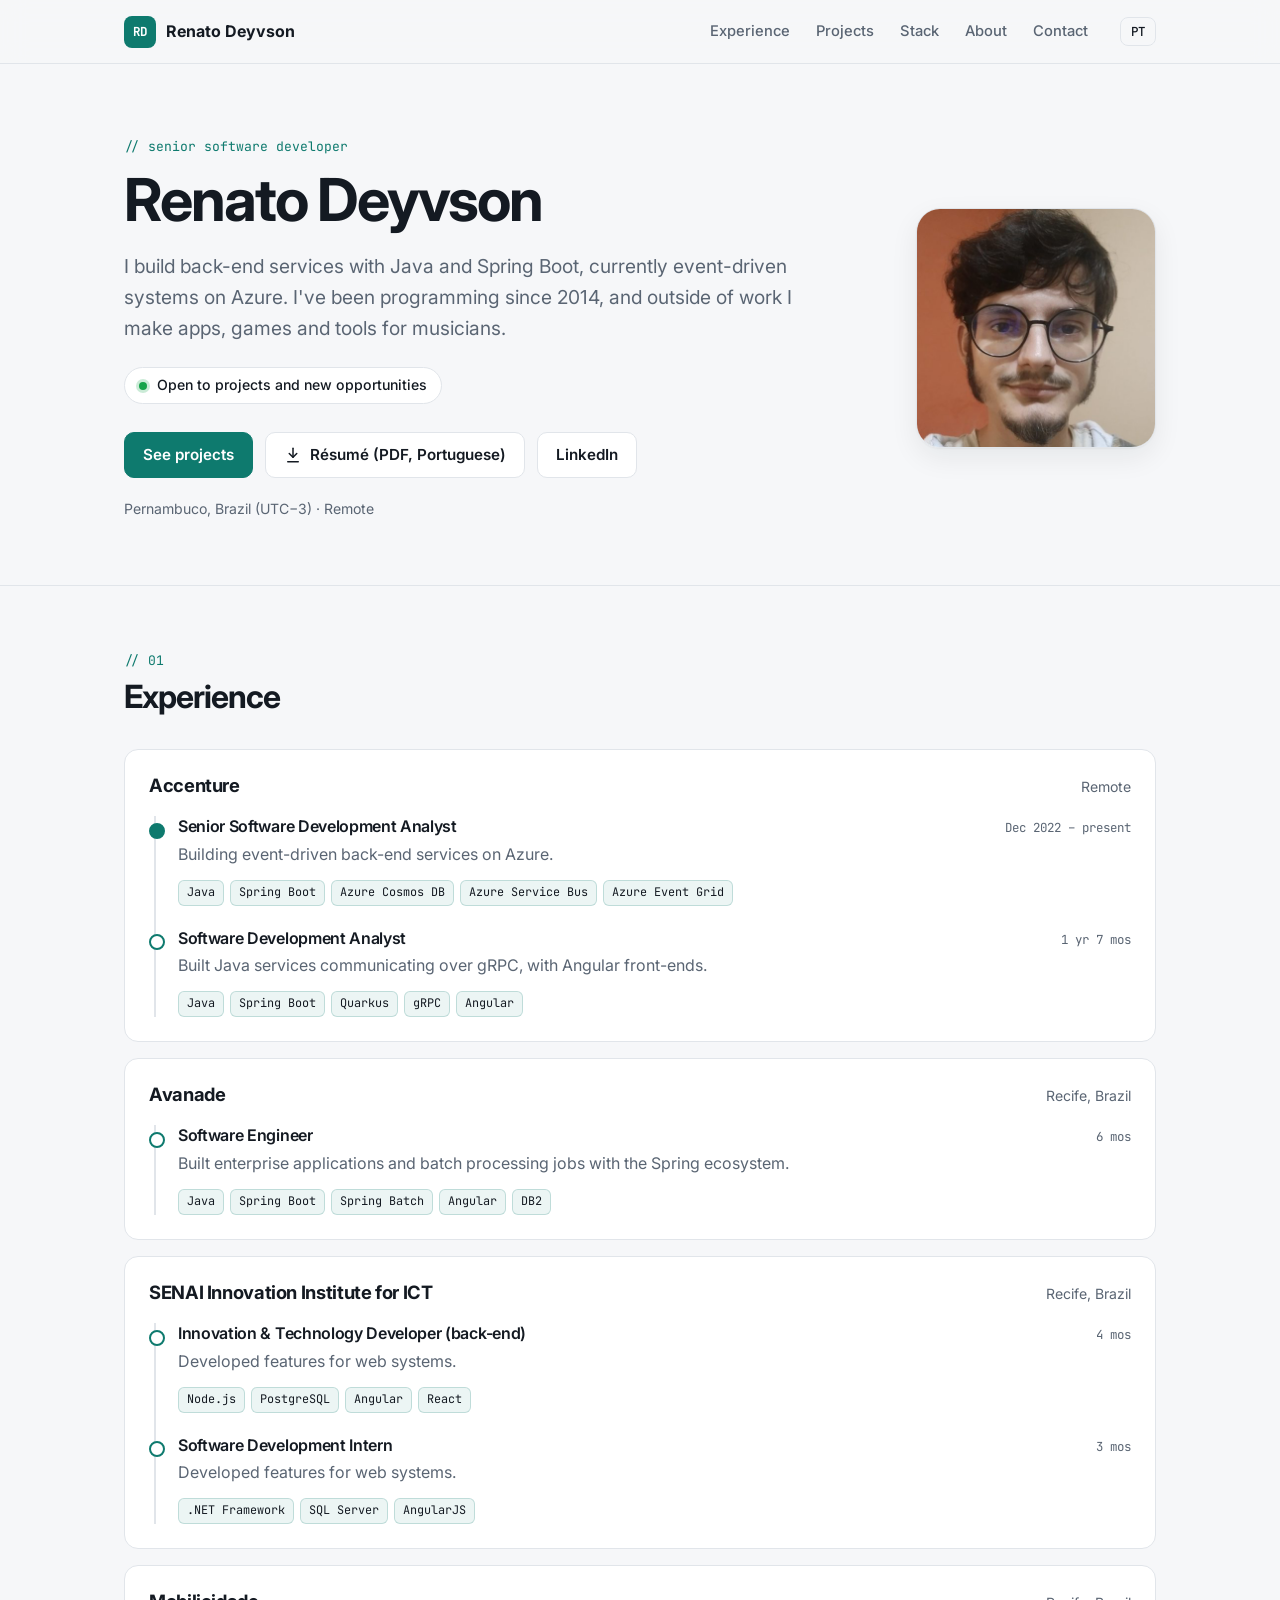
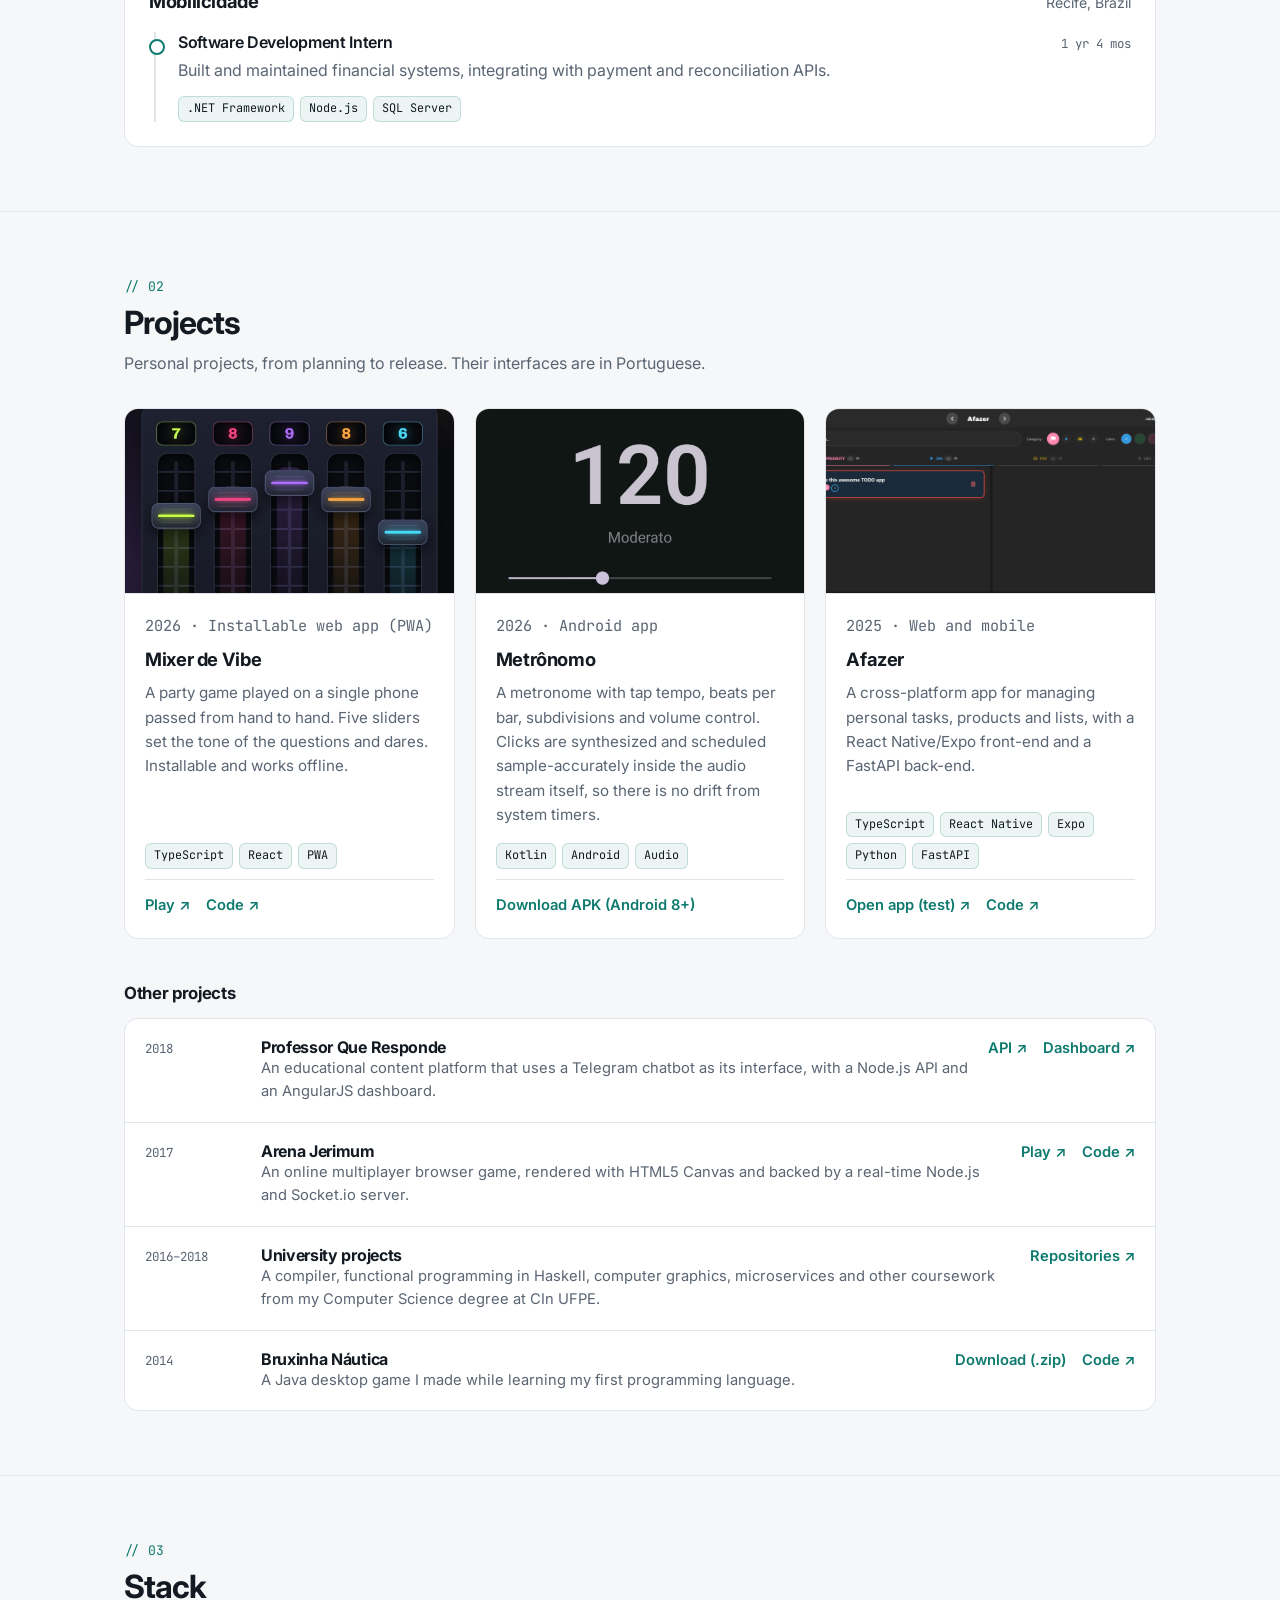
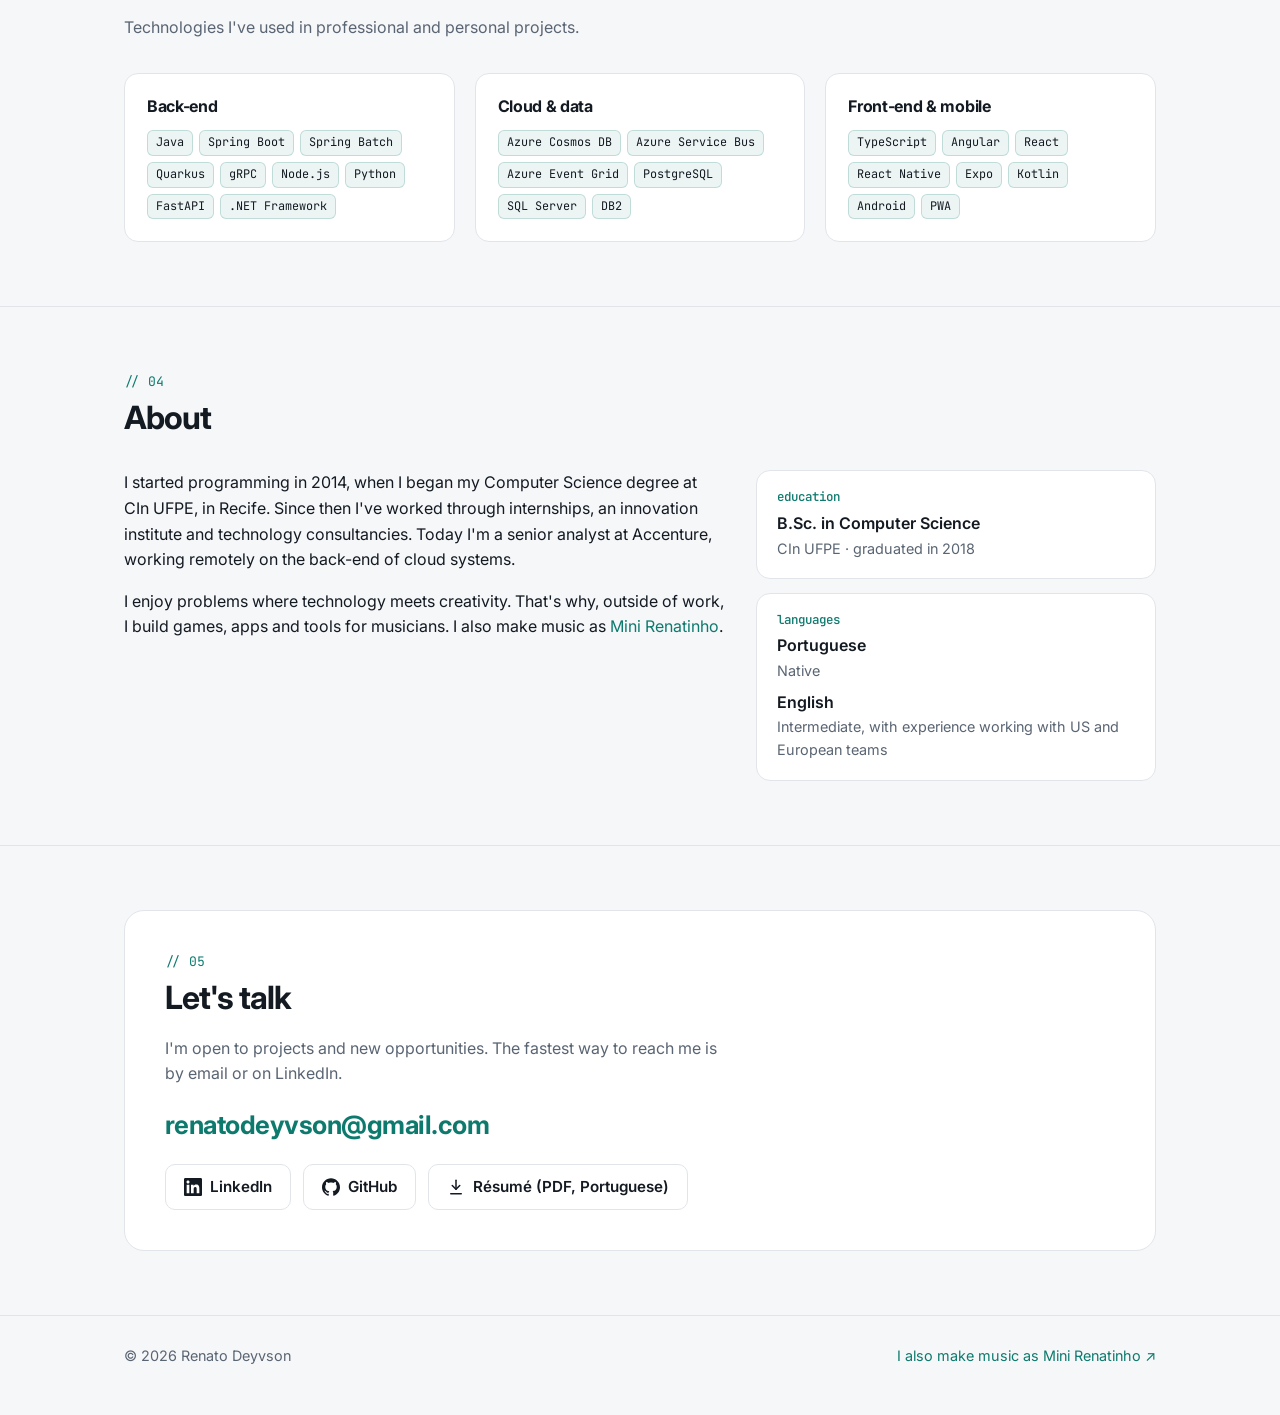
==== en/index.html @ b65c233b "Create developer portfolio site (PT + EN) Professional site for renatodeyvson.com.br: experience, pr" ====
<!DOCTYPE html>
<html lang="en">

<head>
	<meta charset="utf-8" />
	<meta name="viewport" content="width=device-width, initial-scale=1" />
	<title>Renato Deyvson — Software Developer</title>
	<meta name="description"
		content="Renato Deyvson, senior software developer focused on Java, Spring Boot and Azure back-end. Experience, projects and contact." />
	<meta name="author" content="Renato Deyvson" />
	<meta name="theme-color" content="#f6f7f9" media="(prefers-color-scheme: light)" />
	<meta name="theme-color" content="#0c1016" media="(prefers-color-scheme: dark)" />
	<link rel="canonical" href="https://renatodeyvson.com.br/en/" />
	<link rel="alternate" hreflang="pt-BR" href="https://renatodeyvson.com.br/" />
	<link rel="alternate" hreflang="en" href="https://renatodeyvson.com.br/en/" />
	<link rel="alternate" hreflang="x-default" href="https://renatodeyvson.com.br/" />
	<link rel="icon" href="../favicon.svg" type="image/svg+xml" />
	<link rel="icon" href="../images/favicon.png" type="image/png" sizes="48x48" />
	<link rel="apple-touch-icon" href="../images/apple-touch-icon.png" />

	<meta property="og:type" content="profile" />
	<meta property="og:site_name" content="Renato Deyvson" />
	<meta property="og:title" content="Renato Deyvson — Software Developer" />
	<meta property="og:description"
		content="Senior software developer focused on Java, Spring Boot and Azure back-end." />
	<meta property="og:url" content="https://renatodeyvson.com.br/en/" />
	<meta property="og:image" content="https://renatodeyvson.com.br/images/og-en.jpg" />
	<meta property="og:image:width" content="1200" />
	<meta property="og:image:height" content="630" />
	<meta property="og:locale" content="en_US" />
	<meta property="og:locale:alternate" content="pt_BR" />
	<meta name="twitter:card" content="summary_large_image" />

	<link rel="preconnect" href="https://fonts.googleapis.com">
	<link rel="preconnect" href="https://fonts.gstatic.com" crossorigin>
	<link rel="stylesheet"
		href="https://fonts.googleapis.com/css2?family=Inter:wght@400;500;600;700&family=JetBrains+Mono:wght@400;500;700&display=swap">
	<link rel="stylesheet" href="../main.css" />

	<script type="application/ld+json">
	{
		"@context": "https://schema.org",
		"@type": "Person",
		"name": "Renato Deyvson",
		"givenName": "Renato",
		"url": "https://renatodeyvson.com.br/en/",
		"image": "https://renatodeyvson.com.br/images/renato.jpg",
		"jobTitle": "Senior Software Developer",
		"alumniOf": {
			"@type": "CollegeOrUniversity",
			"name": "Center of Informatics, Federal University of Pernambuco (CIn UFPE)"
		},
		"knowsAbout": ["Java", "Spring Boot", "Microsoft Azure", "TypeScript", "React", "Angular", "Kotlin", "Node.js"],
		"knowsLanguage": ["pt-BR", "en"],
		"sameAs": [
			"https://github.com/minirenatinho",
			"https://www.linkedin.com/in/renato-deyvson-177680163/"
		]
	}
	</script>
</head>

<body id="top">
	<a class="skip-link" href="#content">Skip to content</a>

	<header class="site-nav">
		<nav class="container" aria-label="Main navigation">
			<a class="brand" href="#top">
				<span class="brand-mark" aria-hidden="true">RD</span>
				<span class="brand-name">Renato Deyvson</span>
			</a>
			<ul class="nav-links">
				<li><a href="#experience">Experience</a></li>
				<li><a href="#projects">Projects</a></li>
				<li><a href="#stack">Stack</a></li>
				<li><a href="#about">About</a></li>
				<li><a href="#contact">Contact</a></li>
			</ul>
			<a class="lang-switch" href="../" hreflang="pt-BR" lang="pt-BR" title="Ler em português">PT</a>
		</nav>
	</header>

	<main id="content">
		<section class="hero">
			<div class="container">
				<div>
					<p class="eyebrow">// senior software developer</p>
					<h1>Renato Deyvson</h1>
					<p class="lead">I build back-end services with Java and Spring Boot, currently event-driven systems
						on Azure. I've been programming since 2014, and outside of work I make apps, games and tools for
						musicians.</p>
					<p class="status">Open to projects and new opportunities</p>
					<div class="actions">
						<a class="btn btn-primary" href="#projects">See projects</a>
						<a class="btn" href="../pdf/curriculo-renato-deyvson.pdf" target="_blank"
							rel="noopener noreferrer" hreflang="pt-BR">
							<svg viewBox="0 0 24 24" fill="none" stroke="currentColor" stroke-width="2"
								stroke-linecap="round" stroke-linejoin="round" aria-hidden="true" focusable="false">
								<path d="M12 3v12" />
								<path d="m7 10 5 5 5-5" />
								<path d="M5 21h14" />
							</svg>
							Résumé (PDF, Portuguese)</a>
						<a class="btn" href="https://www.linkedin.com/in/renato-deyvson-177680163/" target="_blank"
							rel="noopener noreferrer">LinkedIn</a>
					</div>
					<p class="hero-meta">Pernambuco, Brazil (UTC−3) · Remote</p>
				</div>
				<img class="hero-photo" src="../images/renato.jpg" alt="Photo of Renato Deyvson" width="480"
					height="480" decoding="async" fetchpriority="high" />
			</div>
		</section>

		<section class="section" id="experience">
			<div class="container">
				<div class="section-head">
					<p class="section-kicker">// 01</p>
					<h2>Experience</h2>
				</div>
				<ol class="timeline">
					<li class="company card">
						<div class="company-head">
							<h3>Accenture</h3>
							<span class="company-meta">Remote</span>
						</div>
						<ol class="roles">
							<li class="role current">
								<div class="role-head">
									<h4>Senior Software Development Analyst</h4>
									<span class="period">Dec 2022 – present</span>
								</div>
								<p>Building event-driven back-end services on Azure.</p>
								<ul class="tags">
									<li>Java</li>
									<li>Spring Boot</li>
									<li>Azure Cosmos DB</li>
									<li>Azure Service Bus</li>
									<li>Azure Event Grid</li>
								</ul>
							</li>
							<li class="role">
								<div class="role-head">
									<h4>Software Development Analyst</h4>
									<span class="period">1 yr 7 mos</span>
								</div>
								<p>Built Java services communicating over gRPC, with Angular front-ends.</p>
								<ul class="tags">
									<li>Java</li>
									<li>Spring Boot</li>
									<li>Quarkus</li>
									<li>gRPC</li>
									<li>Angular</li>
								</ul>
							</li>
						</ol>
					</li>

					<li class="company card">
						<div class="company-head">
							<h3>Avanade</h3>
							<span class="company-meta">Recife, Brazil</span>
						</div>
						<ol class="roles">
							<li class="role">
								<div class="role-head">
									<h4>Software Engineer</h4>
									<span class="period">6 mos</span>
								</div>
								<p>Built enterprise applications and batch processing jobs with the Spring ecosystem.</p>
								<ul class="tags">
									<li>Java</li>
									<li>Spring Boot</li>
									<li>Spring Batch</li>
									<li>Angular</li>
									<li>DB2</li>
								</ul>
							</li>
						</ol>
					</li>

					<li class="company card">
						<div class="company-head">
							<h3>SENAI Innovation Institute for ICT</h3>
							<span class="company-meta">Recife, Brazil</span>
						</div>
						<ol class="roles">
							<li class="role">
								<div class="role-head">
									<h4>Innovation &amp; Technology Developer (back-end)</h4>
									<span class="period">4 mos</span>
								</div>
								<p>Developed features for web systems.</p>
								<ul class="tags">
									<li>Node.js</li>
									<li>PostgreSQL</li>
									<li>Angular</li>
									<li>React</li>
								</ul>
							</li>
							<li class="role">
								<div class="role-head">
									<h4>Software Development Intern</h4>
									<span class="period">3 mos</span>
								</div>
								<p>Developed features for web systems.</p>
								<ul class="tags">
									<li>.NET Framework</li>
									<li>SQL Server</li>
									<li>AngularJS</li>
								</ul>
							</li>
						</ol>
					</li>

					<li class="company card">
						<div class="company-head">
							<h3>Mobilicidade</h3>
							<span class="company-meta">Recife, Brazil</span>
						</div>
						<ol class="roles">
							<li class="role">
								<div class="role-head">
									<h4>Software Development Intern</h4>
									<span class="period">1 yr 4 mos</span>
								</div>
								<p>Built and maintained financial systems, integrating with payment and reconciliation
									APIs.</p>
								<ul class="tags">
									<li>.NET Framework</li>
									<li>Node.js</li>
									<li>SQL Server</li>
								</ul>
							</li>
						</ol>
					</li>
				</ol>
			</div>
		</section>

		<section class="section" id="projects">
			<div class="container">
				<div class="section-head">
					<p class="section-kicker">// 02</p>
					<h2>Projects</h2>
					<p class="section-intro">Personal projects, from planning to release. Their interfaces are in
						Portuguese.</p>
				</div>
				<div class="projects">
					<article class="project card">
						<a class="project-thumb" href="https://minirenatinho.com.br/mixer-de-vibe/" target="_blank"
							rel="noopener noreferrer" tabindex="-1" aria-hidden="true">
							<img src="../images/mixer_de_vibe.jpg" alt="" width="1080" height="608" loading="lazy"
								decoding="async" />
						</a>
						<div class="project-body">
							<p class="project-meta">2026 · Installable web app (PWA)</p>
							<h3><a href="https://minirenatinho.com.br/mixer-de-vibe/" target="_blank"
									rel="noopener noreferrer">Mixer de Vibe</a></h3>
							<p>A party game played on a single phone passed from hand to hand. Five sliders set the tone
								of the questions and dares. Installable and works offline.</p>
							<ul class="tags">
								<li>TypeScript</li>
								<li>React</li>
								<li>PWA</li>
							</ul>
							<div class="project-links">
								<a href="https://minirenatinho.com.br/mixer-de-vibe/" target="_blank"
									rel="noopener noreferrer">Play ↗</a>
								<a href="https://github.com/minirenatinho/mixer-de-vibe" target="_blank"
									rel="noopener noreferrer">Code ↗</a>
							</div>
						</div>
					</article>

					<article class="project card">
						<a class="project-thumb" href="../metronomo/metronomo.apk" tabindex="-1" aria-hidden="true">
							<img src="../images/metronomo.jpg" alt="" width="1049" height="590" loading="lazy"
								decoding="async" />
						</a>
						<div class="project-body">
							<p class="project-meta">2026 · Android app</p>
							<h3><a href="../metronomo/metronomo.apk">Metrônomo</a></h3>
							<p>A metronome with tap tempo, beats per bar, subdivisions and volume control. Clicks are
								synthesized and scheduled sample-accurately inside the audio stream itself, so there is no
								drift from system timers.</p>
							<ul class="tags">
								<li>Kotlin</li>
								<li>Android</li>
								<li>Audio</li>
							</ul>
							<div class="project-links">
								<a href="../metronomo/metronomo.apk">Download APK (Android 8+)</a>
							</div>
						</div>
					</article>

					<article class="project card">
						<a class="project-thumb" href="https://github.com/minirenatinho/afazer-app" target="_blank"
							rel="noopener noreferrer" tabindex="-1" aria-hidden="true">
							<img src="../images/afazer.png" alt="" width="1917" height="852" loading="lazy"
								decoding="async" />
						</a>
						<div class="project-body">
							<p class="project-meta">2025 · Web and mobile</p>
							<h3><a href="https://github.com/minirenatinho/afazer-app" target="_blank"
									rel="noopener noreferrer">Afazer</a></h3>
							<p>A cross-platform app for managing personal tasks, products and lists, with a React
								Native/Expo front-end and a FastAPI back-end.</p>
							<ul class="tags">
								<li>TypeScript</li>
								<li>React Native</li>
								<li>Expo</li>
								<li>Python</li>
								<li>FastAPI</li>
							</ul>
							<div class="project-links">
								<a href="https://afazer-app.onrender.com" target="_blank" rel="noopener noreferrer"
									title="Free test server: it may take a few seconds to wake up">Open app (test) ↗</a>
								<a href="https://github.com/minirenatinho/afazer-app" target="_blank"
									rel="noopener noreferrer">Code ↗</a>
							</div>
						</div>
					</article>
				</div>

				<h3 class="more-title">Other projects</h3>
				<ul class="more card">
					<li>
						<span class="more-year">2018</span>
						<div>
							<h4>Professor Que Responde</h4>
							<p>An educational content platform that uses a Telegram chatbot as its interface, with a
								Node.js API and an AngularJS dashboard.</p>
						</div>
						<div class="more-links">
							<a href="https://github.com/renatodms/professorqr-api" target="_blank"
								rel="noopener noreferrer">API ↗</a>
							<a href="https://github.com/renatodms/professorqr-dashboard" target="_blank"
								rel="noopener noreferrer">Dashboard ↗</a>
						</div>
					</li>
					<li>
						<span class="more-year">2017</span>
						<div>
							<h4>Arena Jerimum</h4>
							<p>An online multiplayer browser game, rendered with HTML5 Canvas and backed by a real-time
								Node.js and Socket.io server.</p>
						</div>
						<div class="more-links">
							<a href="https://arena-jerimum.onrender.com/" target="_blank" rel="noopener noreferrer"
								title="Free test server: it may take a few seconds to wake up">Play ↗</a>
							<a href="https://github.com/minirenatinho/jaw" target="_blank"
								rel="noopener noreferrer">Code ↗</a>
						</div>
					</li>
					<li>
						<span class="more-year">2016–2018</span>
						<div>
							<h4>University projects</h4>
							<p>A compiler, functional programming in Haskell, computer graphics, microservices and other
								coursework from my Computer Science degree at CIn UFPE.</p>
						</div>
						<div class="more-links">
							<a href="https://github.com/renatodms?tab=repositories" target="_blank"
								rel="noopener noreferrer">Repositories ↗</a>
						</div>
					</li>
					<li>
						<span class="more-year">2014</span>
						<div>
							<h4>Bruxinha Náutica</h4>
							<p>A Java desktop game I made while learning my first programming language.</p>
						</div>
						<div class="more-links">
							<a href="../bruxinha-nautica/bruxinha-nautica.zip">Download (.zip)</a>
							<a href="https://github.com/minirenatinho/bruxinha-nautica" target="_blank"
								rel="noopener noreferrer">Code ↗</a>
						</div>
					</li>
				</ul>
			</div>
		</section>

		<section class="section" id="stack">
			<div class="container">
				<div class="section-head">
					<p class="section-kicker">// 03</p>
					<h2>Stack</h2>
					<p class="section-intro">Technologies I've used in professional and personal projects.</p>
				</div>
				<div class="stack">
					<div class="stack-group card">
						<h3>Back-end</h3>
						<ul class="tags">
							<li>Java</li>
							<li>Spring Boot</li>
							<li>Spring Batch</li>
							<li>Quarkus</li>
							<li>gRPC</li>
							<li>Node.js</li>
							<li>Python</li>
							<li>FastAPI</li>
							<li>.NET Framework</li>
						</ul>
					</div>
					<div class="stack-group card">
						<h3>Cloud &amp; data</h3>
						<ul class="tags">
							<li>Azure Cosmos DB</li>
							<li>Azure Service Bus</li>
							<li>Azure Event Grid</li>
							<li>PostgreSQL</li>
							<li>SQL Server</li>
							<li>DB2</li>
						</ul>
					</div>
					<div class="stack-group card">
						<h3>Front-end &amp; mobile</h3>
						<ul class="tags">
							<li>TypeScript</li>
							<li>Angular</li>
							<li>React</li>
							<li>React Native</li>
							<li>Expo</li>
							<li>Kotlin</li>
							<li>Android</li>
							<li>PWA</li>
						</ul>
					</div>
				</div>
			</div>
		</section>

		<section class="section" id="about">
			<div class="container">
				<div class="section-head">
					<p class="section-kicker">// 04</p>
					<h2>About</h2>
				</div>
				<div class="about">
					<div class="about-text">
						<p>I started programming in 2014, when I began my Computer Science degree at CIn UFPE, in
							Recife. Since then I've worked through internships, an innovation institute and technology
							consultancies. Today I'm a senior analyst at Accenture, working remotely on the back-end of
							cloud systems.</p>
						<p>I enjoy problems where technology meets creativity. That's why, outside of work, I build
							games, apps and tools for musicians. I also make music as <a
								href="https://minirenatinho.com.br/" target="_blank" rel="noopener noreferrer">Mini
								Renatinho</a>.</p>
					</div>
					<div class="facts">
						<div class="fact card">
							<h3>education</h3>
							<p>B.Sc. in Computer Science<span>CIn UFPE · graduated in 2018</span></p>
						</div>
						<div class="fact card">
							<h3>languages</h3>
							<p>Portuguese<span>Native</span></p>
							<p>English<span>Intermediate, with experience working with US and European teams</span></p>
						</div>
					</div>
				</div>
			</div>
		</section>

		<section class="section" id="contact">
			<div class="container">
				<div class="contact-card card">
					<p class="section-kicker">// 05</p>
					<h2>Let's talk</h2>
					<p>I'm open to projects and new opportunities. The fastest way to reach me is by email or on
						LinkedIn.</p>
					<a class="contact-email" href="mailto:renatodeyvson@gmail.com">renatodeyvson@gmail.com</a>
					<ul class="contact-links">
						<li><a class="btn" href="https://www.linkedin.com/in/renato-deyvson-177680163/"
								target="_blank" rel="noopener noreferrer">
								<svg viewBox="0 0 24 24" fill="currentColor" aria-hidden="true" focusable="false">
									<path
										d="M20.447 20.452h-3.554v-5.569c0-1.328-.027-3.037-1.852-3.037-1.853 0-2.136 1.445-2.136 2.939v5.667H9.351V9h3.414v1.561h.046c.477-.9 1.637-1.85 3.37-1.85 3.601 0 4.267 2.37 4.267 5.455v6.286zM5.337 7.433c-1.144 0-2.063-.926-2.063-2.065 0-1.138.92-2.063 2.063-2.063 1.14 0 2.064.925 2.064 2.063 0 1.139-.925 2.065-2.064 2.065zm1.782 13.019H3.555V9h3.564v11.452zM22.225 0H1.771C.792 0 0 .774 0 1.729v20.542C0 23.227.792 24 1.771 24h20.451C23.2 24 24 23.227 24 22.271V1.729C24 .774 23.2 0 22.225 0z" />
								</svg>
								LinkedIn</a></li>
						<li><a class="btn" href="https://github.com/minirenatinho" target="_blank"
								rel="noopener noreferrer">
								<svg viewBox="0 0 24 24" fill="currentColor" aria-hidden="true" focusable="false">
									<path
										d="M12 .297c-6.63 0-12 5.373-12 12 0 5.303 3.438 9.8 8.205 11.385.6.113.82-.258.82-.577 0-.285-.01-1.04-.015-2.04-3.338.724-4.042-1.61-4.042-1.61C4.422 18.07 3.633 17.7 3.633 17.7c-1.087-.744.084-.729.084-.729 1.205.084 1.838 1.236 1.838 1.236 1.07 1.835 2.809 1.305 3.495.998.108-.776.417-1.305.76-1.605-2.665-.3-5.466-1.332-5.466-5.93 0-1.31.465-2.38 1.235-3.22-.135-.303-.54-1.523.105-3.176 0 0 1.005-.322 3.3 1.23.96-.267 1.98-.399 3-.405 1.02.006 2.04.138 3 .405 2.28-1.552 3.285-1.23 3.285-1.23.645 1.653.24 2.873.12 3.176.765.84 1.23 1.91 1.23 3.22 0 4.61-2.805 5.625-5.475 5.92.42.36.81 1.096.81 2.22 0 1.606-.015 2.896-.015 3.286 0 .315.21.69.825.57C20.565 22.092 24 17.592 24 12.297c0-6.627-5.373-12-12-12" />
								</svg>
								GitHub</a></li>
						<li><a class="btn" href="../pdf/curriculo-renato-deyvson.pdf" target="_blank"
								rel="noopener noreferrer" hreflang="pt-BR">
								<svg viewBox="0 0 24 24" fill="none" stroke="currentColor" stroke-width="2"
									stroke-linecap="round" stroke-linejoin="round" aria-hidden="true"
									focusable="false">
									<path d="M12 3v12" />
									<path d="m7 10 5 5 5-5" />
									<path d="M5 21h14" />
								</svg>
								Résumé (PDF, Portuguese)</a></li>
					</ul>
				</div>
			</div>
		</section>
	</main>

	<footer class="site-footer">
		<div class="container">
			<span>© 2026 Renato Deyvson</span>
			<a href="https://minirenatinho.com.br/" target="_blank" rel="noopener noreferrer">I also make music as
				Mini Renatinho ↗</a>
		</div>
	</footer>
</body>

</html>
---- main.css ----
:root {
	color-scheme: light dark;
	--bg: #f6f7f9;
	--surface: #ffffff;
	--surface-2: #eef1f4;
	--ink: #141a22;
	--muted: #5a6573;
	--border: #e1e5ea;
	--accent: #0e7a6e;
	--accent-ink: #ffffff;
	--accent-soft: rgba(14, 122, 110, 0.08);
	--status: #16a34a;
	--shadow: 0 1px 2px rgba(20, 26, 34, 0.04), 0 10px 28px rgba(20, 26, 34, 0.07);
	--font-sans: 'Inter', system-ui, -apple-system, 'Segoe UI', sans-serif;
	--font-mono: 'JetBrains Mono', ui-monospace, 'Cascadia Mono', Consolas, monospace;
	--radius: 14px;
	--nav-h: 64px;
}

@media (prefers-color-scheme: dark) {
	:root {
		--bg: #0c1016;
		--surface: #131922;
		--surface-2: #1a212c;
		--ink: #e7ecf2;
		--muted: #97a3b2;
		--border: #232c38;
		--accent: #5bd0bf;
		--accent-ink: #0c1016;
		--accent-soft: rgba(91, 208, 191, 0.09);
		--status: #4ade80;
		--shadow: 0 1px 2px rgba(0, 0, 0, 0.3), 0 12px 32px rgba(0, 0, 0, 0.3);
	}
}

* {
	box-sizing: border-box;
	margin: 0;
	padding: 0;
}

html {
	background: var(--bg);
	scroll-padding-top: calc(var(--nav-h) + 16px);
	-webkit-text-size-adjust: 100%;
}

@media (prefers-reduced-motion: no-preference) {
	html {
		scroll-behavior: smooth;
	}
}

body {
	font-family: var(--font-sans);
	background: var(--bg);
	color: var(--ink);
	line-height: 1.6;
}

img {
	display: block;
	max-width: 100%;
	height: auto;
}

a {
	color: var(--accent);
	text-decoration: none;
}

a:hover {
	text-decoration: underline;
	text-underline-offset: 3px;
}

:focus-visible {
	outline: 2px solid var(--accent);
	outline-offset: 3px;
	border-radius: 4px;
}

::selection {
	background: color-mix(in srgb, var(--accent) 30%, transparent);
}

h1,
h2,
h3,
h4 {
	line-height: 1.25;
	letter-spacing: -0.02em;
}

.container {
	max-width: 1080px;
	margin: 0 auto;
	padding: 0 24px;
}

.skip-link {
	position: absolute;
	left: 16px;
	top: -48px;
	z-index: 100;
	padding: 8px 14px;
	border-radius: 8px;
	background: var(--accent);
	color: var(--accent-ink);
	font-weight: 600;
}

.skip-link:focus {
	top: 12px;
}

/* ---------- Navegação ---------- */

.site-nav {
	position: fixed;
	top: 0;
	left: 0;
	right: 0;
	z-index: 50;
	height: var(--nav-h);
	background: color-mix(in srgb, var(--bg) 86%, transparent);
	backdrop-filter: blur(12px);
	-webkit-backdrop-filter: blur(12px);
	border-bottom: 1px solid var(--border);
}

.site-nav .container {
	height: 100%;
	display: flex;
	align-items: center;
	gap: 20px;
}

.brand {
	display: inline-flex;
	align-items: center;
	gap: 10px;
	flex-shrink: 0;
	font-weight: 700;
	color: var(--ink);
	white-space: nowrap;
}

.brand:hover {
	text-decoration: none;
}

.brand-mark {
	display: grid;
	place-items: center;
	width: 32px;
	height: 32px;
	border-radius: 8px;
	background: var(--accent);
	color: var(--accent-ink);
	font-family: var(--font-mono);
	font-size: 0.78rem;
	font-weight: 700;
}

.nav-links {
	display: flex;
	align-items: center;
	gap: 2px;
	min-width: 0;
	margin-left: auto;
	list-style: none;
	overflow-x: auto;
	scrollbar-width: none;
}

.nav-links::-webkit-scrollbar {
	display: none;
}

.nav-links a {
	display: block;
	padding: 6px 12px;
	border-radius: 8px;
	color: var(--muted);
	font-size: 0.92rem;
	font-weight: 500;
	white-space: nowrap;
}

.nav-links a:hover {
	color: var(--ink);
	background: var(--surface-2);
	text-decoration: none;
}

.lang-switch {
	flex-shrink: 0;
	padding: 4px 10px;
	border: 1px solid var(--border);
	border-radius: 8px;
	color: var(--ink);
	font-family: var(--font-mono);
	font-size: 0.78rem;
	font-weight: 500;
}

.lang-switch:hover {
	border-color: var(--accent);
	color: var(--accent);
	text-decoration: none;
}

/* ---------- Hero ---------- */

.hero {
	padding: calc(var(--nav-h) + 72px) 0 64px;
}

.hero .container {
	display: grid;
	grid-template-columns: minmax(0, 1fr) auto;
	align-items: center;
	gap: 56px;
}

.eyebrow,
.section-kicker {
	font-family: var(--font-mono);
	font-size: 0.82rem;
	color: var(--accent);
}

.eyebrow {
	margin-bottom: 12px;
}

.hero h1 {
	font-size: clamp(2.5rem, 6vw, 3.7rem);
	line-height: 1.05;
	letter-spacing: -0.035em;
	margin-bottom: 20px;
}

.lead {
	max-width: 58ch;
	font-size: clamp(1.05rem, 1.7vw, 1.2rem);
	color: var(--muted);
}

.status {
	display: inline-flex;
	align-items: center;
	gap: 10px;
	margin-top: 24px;
	padding: 6px 14px;
	border: 1px solid var(--border);
	border-radius: 999px;
	background: var(--surface);
	font-size: 0.88rem;
	font-weight: 500;
}

.status::before {
	content: "";
	width: 8px;
	height: 8px;
	border-radius: 50%;
	background: var(--status);
	box-shadow: 0 0 0 3px color-mix(in srgb, var(--status) 22%, transparent);
}

.actions {
	display: flex;
	flex-wrap: wrap;
	gap: 12px;
	margin-top: 28px;
}

.btn {
	display: inline-flex;
	align-items: center;
	gap: 8px;
	padding: 10px 18px;
	border: 1px solid var(--border);
	border-radius: 10px;
	background: var(--surface);
	color: var(--ink);
	font-size: 0.95rem;
	font-weight: 600;
	transition: border-color 0.2s ease, color 0.2s ease, filter 0.2s ease;
}

.btn:hover {
	border-color: var(--accent);
	color: var(--accent);
	text-decoration: none;
}

.btn-primary {
	border-color: var(--accent);
	background: var(--accent);
	color: var(--accent-ink);
}

.btn-primary:hover {
	color: var(--accent-ink);
	filter: brightness(1.1);
}

.btn svg,
.contact-links svg {
	width: 18px;
	height: 18px;
	flex-shrink: 0;
}

.hero-meta {
	margin-top: 20px;
	font-size: 0.88rem;
	color: var(--muted);
}

.hero-photo {
	width: 240px;
	aspect-ratio: 1;
	object-fit: cover;
	border: 1px solid var(--border);
	border-radius: 24px;
	box-shadow: var(--shadow);
}

/* ---------- Seções ---------- */

.section {
	padding: 64px 0;
	border-top: 1px solid var(--border);
}

.section-head {
	margin-bottom: 32px;
}

.section-kicker {
	margin-bottom: 6px;
}

.section h2 {
	font-size: clamp(1.6rem, 3vw, 2rem);
	letter-spacing: -0.03em;
}

.section-intro {
	max-width: 62ch;
	margin-top: 8px;
	color: var(--muted);
}

.card {
	background: var(--surface);
	border: 1px solid var(--border);
	border-radius: var(--radius);
}

.tags {
	display: flex;
	flex-wrap: wrap;
	gap: 6px;
	list-style: none;
}

.tags li {
	padding: 3px 8px;
	border: 1px solid color-mix(in srgb, var(--accent) 20%, transparent);
	border-radius: 6px;
	background: var(--accent-soft);
	font-family: var(--font-mono);
	font-size: 0.74rem;
	line-height: 1.5;
}

/* ---------- Experiência ---------- */

.timeline {
	display: grid;
	gap: 16px;
	list-style: none;
}

.company {
	padding: 24px;
}

.company-head {
	display: flex;
	flex-wrap: wrap;
	align-items: baseline;
	justify-content: space-between;
	gap: 2px 16px;
	margin-bottom: 18px;
}

.company-head h3 {
	font-size: 1.15rem;
}

.company-meta {
	font-size: 0.88rem;
	color: var(--muted);
}

.roles {
	display: grid;
	gap: 22px;
	margin-left: 5px;
	padding-left: 22px;
	border-left: 2px solid var(--border);
	list-style: none;
}

.role {
	position: relative;
}

.role::before {
	content: "";
	position: absolute;
	left: -29px;
	top: 0.4em;
	width: 12px;
	height: 12px;
	border: 2px solid var(--accent);
	border-radius: 50%;
	background: var(--surface);
}

.role.current::before {
	background: var(--accent);
}

.role-head {
	display: flex;
	flex-wrap: wrap;
	align-items: baseline;
	justify-content: space-between;
	gap: 2px 16px;
}

.role h4 {
	font-size: 1rem;
	font-weight: 600;
}

.period {
	font-family: var(--font-mono);
	font-size: 0.78rem;
	color: var(--muted);
	white-space: nowrap;
}

.role p {
	margin-top: 4px;
	color: var(--muted);
}

.role .tags {
	margin-top: 12px;
}

/* ---------- Projetos ---------- */

.projects {
	display: grid;
	grid-template-columns: repeat(3, minmax(0, 1fr));
	gap: 20px;
}

.project {
	display: flex;
	flex-direction: column;
	overflow: hidden;
	transition: border-color 0.2s ease, box-shadow 0.2s ease, transform 0.2s ease;
}

.project:hover {
	border-color: color-mix(in srgb, var(--accent) 50%, var(--border));
	box-shadow: var(--shadow);
	transform: translateY(-2px);
}

.project-thumb img {
	width: 100%;
	aspect-ratio: 16 / 9;
	object-fit: cover;
	border-bottom: 1px solid var(--border);
}

.project-body {
	display: flex;
	flex-direction: column;
	flex: 1;
	gap: 10px;
	padding: 20px;
}

.project-meta,
.more-year {
	font-family: var(--font-mono);
	font-size: 0.78rem;
	color: var(--muted);
}

.project h3 {
	font-size: 1.15rem;
}

.project h3 a {
	color: var(--ink);
}

.project p {
	color: var(--muted);
	font-size: 0.95rem;
}

.project .tags {
	margin-top: auto;
	padding-top: 6px;
}

.project-links,
.more-links {
	display: flex;
	flex-wrap: wrap;
	gap: 6px 16px;
	font-size: 0.92rem;
	font-weight: 600;
}

.project-links {
	padding-top: 14px;
	border-top: 1px solid var(--border);
}

.more-title {
	margin: 44px 0 14px;
	font-size: 1.05rem;
}

.more {
	list-style: none;
}

.more li {
	display: grid;
	grid-template-columns: 96px minmax(0, 1fr) auto;
	align-items: baseline;
	gap: 4px 20px;
	padding: 18px 20px;
}

.more li + li {
	border-top: 1px solid var(--border);
}

.more h4 {
	font-size: 1rem;
}

.more p {
	color: var(--muted);
	font-size: 0.92rem;
}

.more-links {
	white-space: nowrap;
}

/* ---------- Stack ---------- */

.stack {
	display: grid;
	grid-template-columns: repeat(3, minmax(0, 1fr));
	gap: 20px;
}

.stack-group {
	padding: 22px;
}

.stack-group h3 {
	margin-bottom: 14px;
	font-size: 1rem;
}

/* ---------- Sobre ---------- */

.about {
	display: grid;
	grid-template-columns: minmax(0, 1.5fr) minmax(0, 1fr);
	gap: 32px;
}

.about-text p {
	max-width: 62ch;
}

.about-text p + p {
	margin-top: 16px;
}

.facts {
	display: grid;
	align-content: start;
	gap: 14px;
}

.fact {
	padding: 18px 20px;
}

.fact h3 {
	margin-bottom: 6px;
	font-family: var(--font-mono);
	font-size: 0.78rem;
	font-weight: 500;
	letter-spacing: 0;
	color: var(--accent);
}

.fact p {
	font-weight: 600;
}

.fact p + p {
	margin-top: 8px;
}

.fact span {
	display: block;
	color: var(--muted);
	font-size: 0.9rem;
	font-weight: 400;
}

/* ---------- Contato ---------- */

.contact-card {
	display: grid;
	justify-items: start;
	gap: 18px;
	padding: 40px;
	border-radius: 20px;
}

.contact-card .section-kicker {
	margin-bottom: -12px;
}

.contact-card p:not(.section-kicker) {
	max-width: 56ch;
	color: var(--muted);
}

.contact-email {
	font-size: clamp(1.15rem, 3.2vw, 1.6rem);
	font-weight: 700;
	letter-spacing: -0.02em;
	overflow-wrap: anywhere;
}

.contact-links {
	display: flex;
	flex-wrap: wrap;
	gap: 12px;
	list-style: none;
}

/* ---------- Rodapé ---------- */

.site-footer {
	padding: 28px 0 48px;
	border-top: 1px solid var(--border);
	color: var(--muted);
	font-size: 0.9rem;
}

.site-footer .container {
	display: flex;
	flex-wrap: wrap;
	justify-content: space-between;
	gap: 8px 24px;
}

/* ---------- Página 404 ---------- */

.not-found {
	min-height: 100vh;
	display: grid;
	place-items: center;
	padding: 48px 16px;
	text-align: center;
}

.not-found .card {
	max-width: 520px;
	padding: 40px 32px;
}

.not-found h1 {
	margin-bottom: 12px;
	font-size: 2rem;
}

.not-found p {
	margin-bottom: 8px;
	color: var(--muted);
}

.not-found .actions {
	justify-content: center;
}

/* ---------- Responsivo ---------- */

@media (max-width: 900px) {
	.projects {
		grid-template-columns: repeat(2, minmax(0, 1fr));
	}

	.stack {
		grid-template-columns: repeat(2, minmax(0, 1fr));
	}

	.about {
		grid-template-columns: 1fr;
	}

	.hero-photo {
		width: 180px;
	}
}

@media (max-width: 640px) {
	.container {
		padding: 0 16px;
	}

	.site-nav .container {
		gap: 10px;
	}

	.brand-name {
		display: none;
	}

	.nav-links {
		padding-right: 20px;
		-webkit-mask-image: linear-gradient(to right, #000 78%, transparent);
		mask-image: linear-gradient(to right, #000 78%, transparent);
	}

	.nav-links a {
		padding: 6px 9px;
	}

	.hero {
		padding: calc(var(--nav-h) + 36px) 0 48px;
	}

	.hero .container {
		grid-template-columns: 1fr;
		gap: 24px;
	}

	.hero-photo {
		order: -1;
		width: 112px;
		border-radius: 20px;
	}

	.section {
		padding: 48px 0;
	}

	.projects,
	.stack {
		grid-template-columns: 1fr;
	}

	.company,
	.stack-group {
		padding: 20px;
	}

	.more li {
		grid-template-columns: 1fr;
		padding: 16px;
	}

	.more-links {
		margin-top: 6px;
		white-space: normal;
	}

	.contact-card {
		padding: 24px;
	}
}
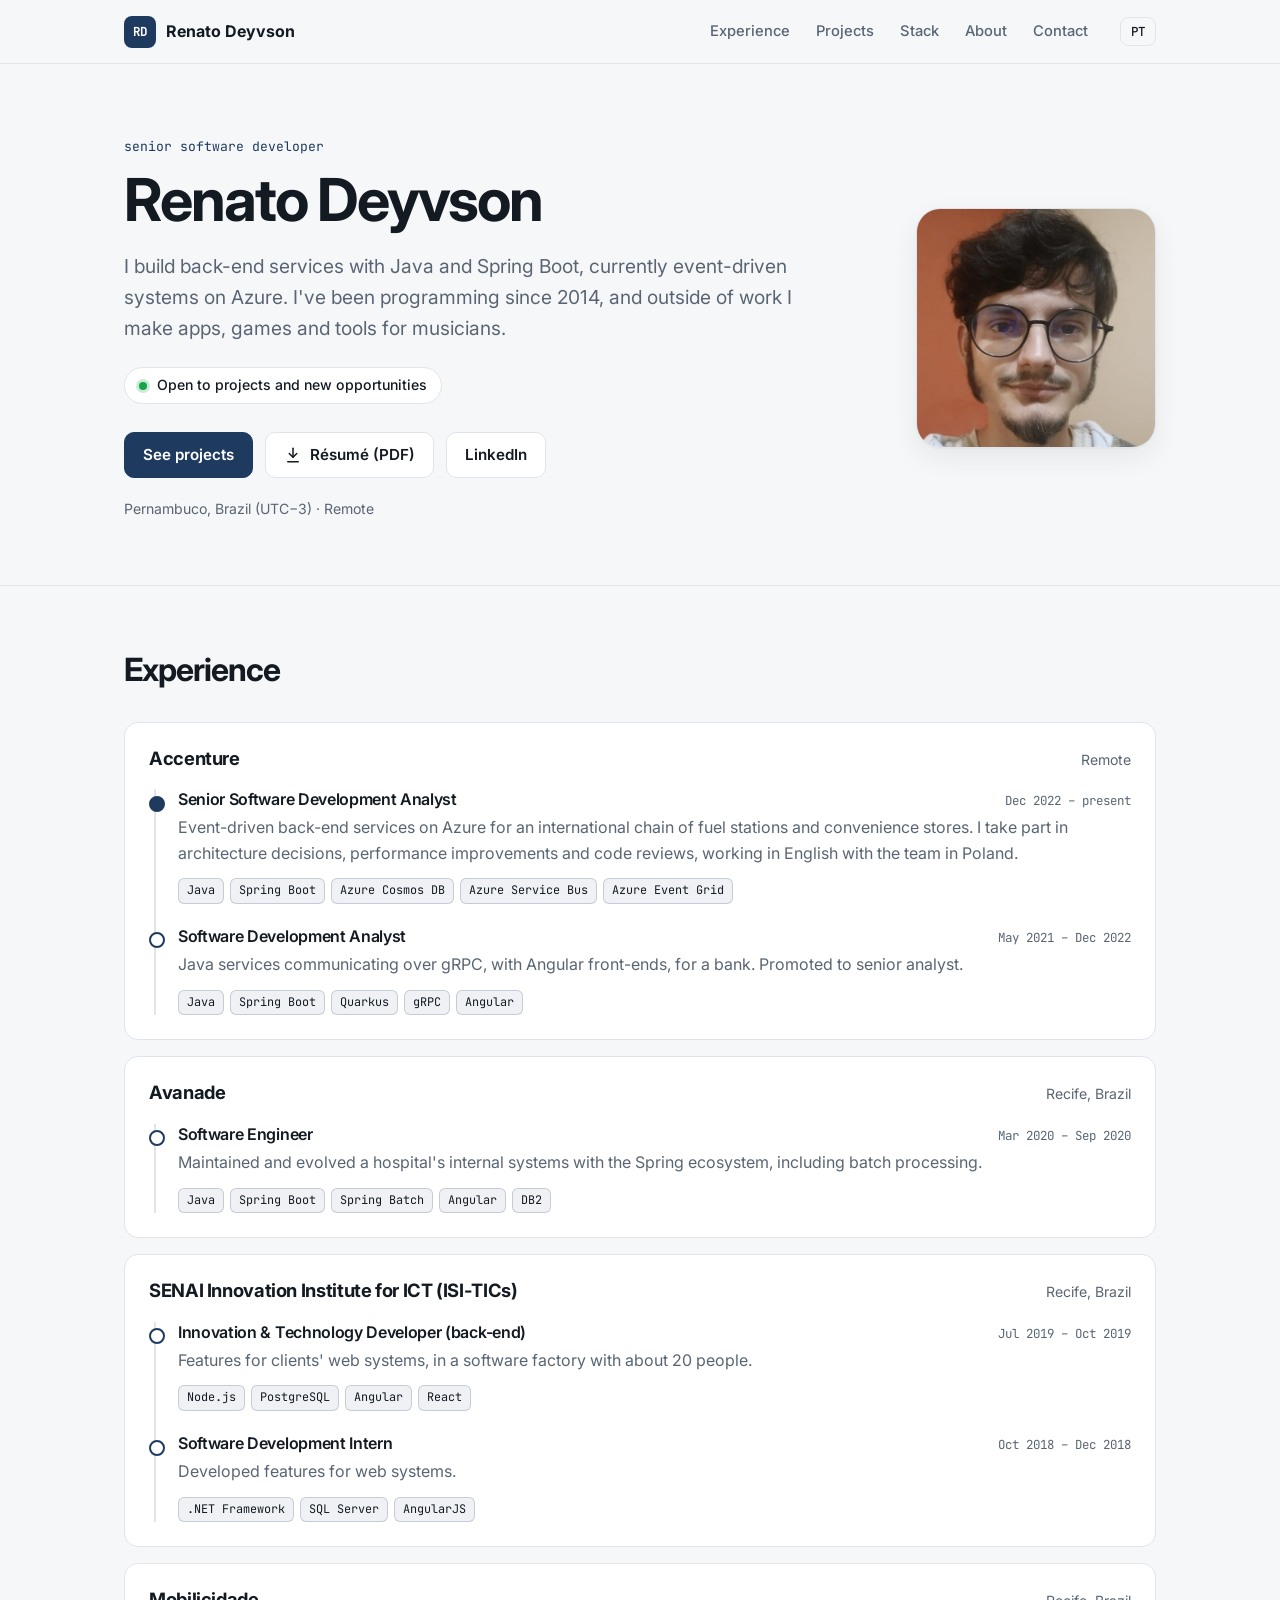
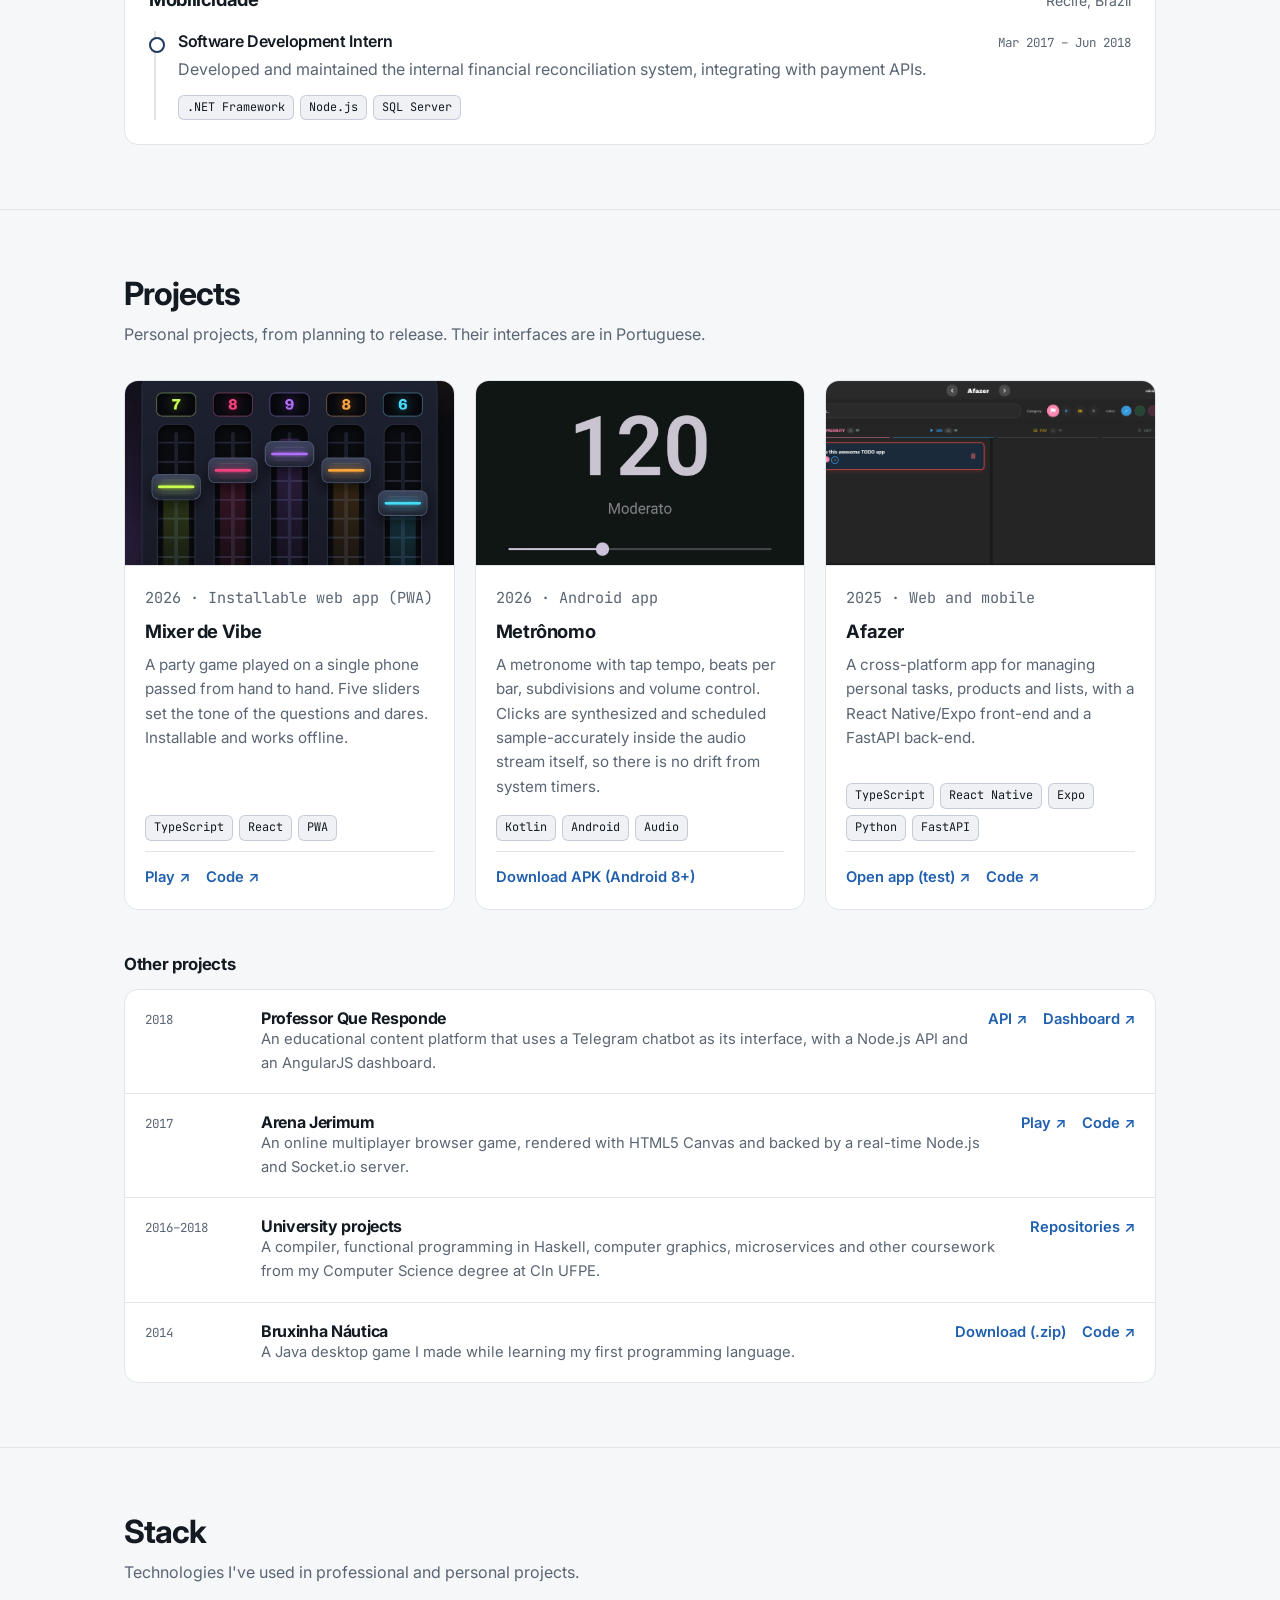
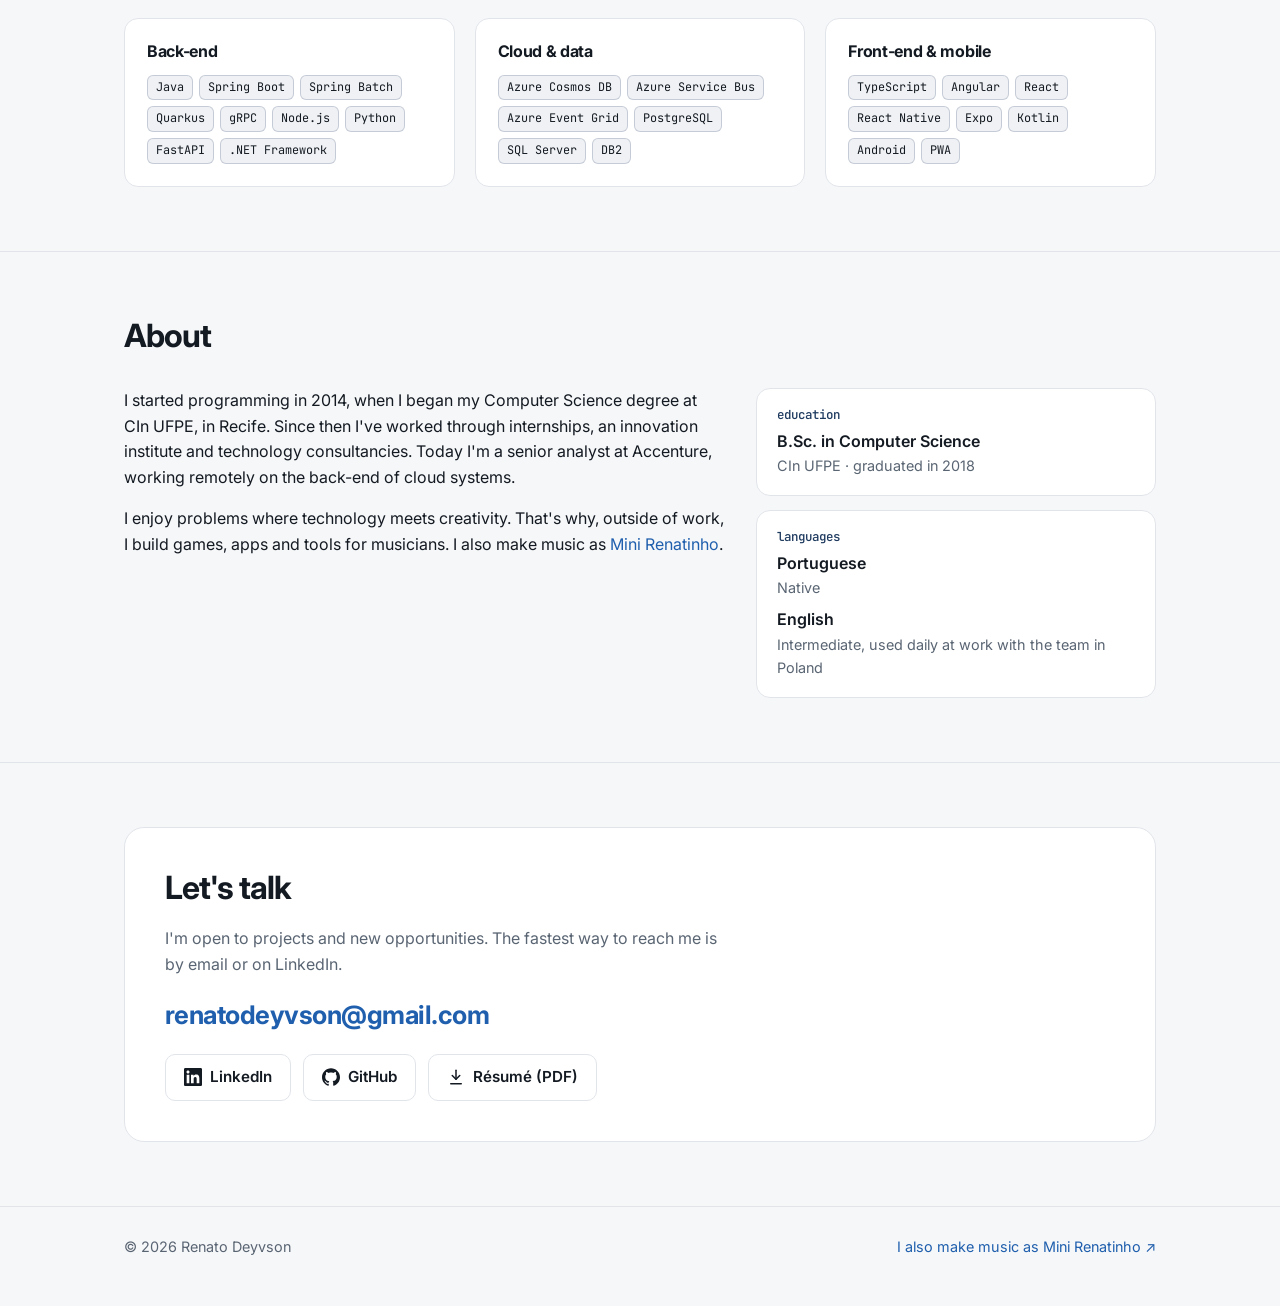
==== commit 689a7c8b: "Switch site and résumés to navy; add English résumé" ====
--- a/en/index.html
+++ b/en/index.html
@@ -84,7 +84,7 @@
 		<section class="hero">
 			<div class="container">
 				<div>
-					<p class="eyebrow">// senior software developer</p>
+					<p class="eyebrow">senior software developer</p>
 					<h1>Renato Deyvson</h1>
 					<p class="lead">I build back-end services with Java and Spring Boot, currently event-driven systems
 						on Azure. I've been programming since 2014, and outside of work I make apps, games and tools for
@@ -92,15 +92,15 @@
 					<p class="status">Open to projects and new opportunities</p>
 					<div class="actions">
 						<a class="btn btn-primary" href="#projects">See projects</a>
-						<a class="btn" href="../pdf/curriculo-renato-deyvson.pdf" target="_blank"
-							rel="noopener noreferrer" hreflang="pt-BR">
+						<a class="btn" href="../pdf/resume-renato-deyvson.pdf" target="_blank"
+							rel="noopener noreferrer">
 							<svg viewBox="0 0 24 24" fill="none" stroke="currentColor" stroke-width="2"
 								stroke-linecap="round" stroke-linejoin="round" aria-hidden="true" focusable="false">
 								<path d="M12 3v12" />
 								<path d="m7 10 5 5 5-5" />
 								<path d="M5 21h14" />
 							</svg>
-							Résumé (PDF, Portuguese)</a>
+							Résumé (PDF)</a>
 						<a class="btn" href="https://www.linkedin.com/in/renato-deyvson-177680163/" target="_blank"
 							rel="noopener noreferrer">LinkedIn</a>
 					</div>
@@ -114,7 +114,6 @@
 		<section class="section" id="experience">
 			<div class="container">
 				<div class="section-head">
-					<p class="section-kicker">// 01</p>
 					<h2>Experience</h2>
 				</div>
 				<ol class="timeline">
@@ -129,7 +128,9 @@
 									<h4>Senior Software Development Analyst</h4>
 									<span class="period">Dec 2022 – present</span>
 								</div>
-								<p>Building event-driven back-end services on Azure.</p>
+								<p>Event-driven back-end services on Azure for an international chain of fuel stations and convenience
+									stores. I take part in architecture decisions, performance improvements and code reviews, working in
+									English with the team in Poland.</p>
 								<ul class="tags">
 									<li>Java</li>
 									<li>Spring Boot</li>
@@ -141,9 +142,10 @@
 							<li class="role">
 								<div class="role-head">
 									<h4>Software Development Analyst</h4>
-									<span class="period">1 yr 7 mos</span>
+									<span class="period">May 2021 – Dec 2022</span>
 								</div>
-								<p>Built Java services communicating over gRPC, with Angular front-ends.</p>
+								<p>Java services communicating over gRPC, with Angular front-ends, for a bank. Promoted to senior
+									analyst.</p>
 								<ul class="tags">
 									<li>Java</li>
 									<li>Spring Boot</li>
@@ -164,9 +166,10 @@
 							<li class="role">
 								<div class="role-head">
 									<h4>Software Engineer</h4>
-									<span class="period">6 mos</span>
+									<span class="period">Mar 2020 – Sep 2020</span>
 								</div>
-								<p>Built enterprise applications and batch processing jobs with the Spring ecosystem.</p>
+								<p>Maintained and evolved a hospital's internal systems with the Spring ecosystem, including batch
+									processing.</p>
 								<ul class="tags">
 									<li>Java</li>
 									<li>Spring Boot</li>
@@ -180,16 +183,16 @@
 
 					<li class="company card">
 						<div class="company-head">
-							<h3>SENAI Innovation Institute for ICT</h3>
+							<h3>SENAI Innovation Institute for ICT (ISI-TICs)</h3>
 							<span class="company-meta">Recife, Brazil</span>
 						</div>
 						<ol class="roles">
 							<li class="role">
 								<div class="role-head">
 									<h4>Innovation &amp; Technology Developer (back-end)</h4>
-									<span class="period">4 mos</span>
+									<span class="period">Jul 2019 – Oct 2019</span>
 								</div>
-								<p>Developed features for web systems.</p>
+								<p>Features for clients' web systems, in a software factory with about 20 people.</p>
 								<ul class="tags">
 									<li>Node.js</li>
 									<li>PostgreSQL</li>
@@ -200,7 +203,7 @@
 							<li class="role">
 								<div class="role-head">
 									<h4>Software Development Intern</h4>
-									<span class="period">3 mos</span>
+									<span class="period">Oct 2018 – Dec 2018</span>
 								</div>
 								<p>Developed features for web systems.</p>
 								<ul class="tags">
@@ -221,9 +224,9 @@
 							<li class="role">
 								<div class="role-head">
 									<h4>Software Development Intern</h4>
-									<span class="period">1 yr 4 mos</span>
+									<span class="period">Mar 2017 – Jun 2018</span>
 								</div>
-								<p>Built and maintained financial systems, integrating with payment and reconciliation
+								<p>Developed and maintained the internal financial reconciliation system, integrating with payment
 									APIs.</p>
 								<ul class="tags">
 									<li>.NET Framework</li>
@@ -240,7 +243,6 @@
 		<section class="section" id="projects">
 			<div class="container">
 				<div class="section-head">
-					<p class="section-kicker">// 02</p>
 					<h2>Projects</h2>
 					<p class="section-intro">Personal projects, from planning to release. Their interfaces are in
 						Portuguese.</p>
@@ -384,7 +386,6 @@
 		<section class="section" id="stack">
 			<div class="container">
 				<div class="section-head">
-					<p class="section-kicker">// 03</p>
 					<h2>Stack</h2>
 					<p class="section-intro">Technologies I've used in professional and personal projects.</p>
 				</div>
@@ -434,7 +435,6 @@
 		<section class="section" id="about">
 			<div class="container">
 				<div class="section-head">
-					<p class="section-kicker">// 04</p>
 					<h2>About</h2>
 				</div>
 				<div class="about">
@@ -456,7 +456,7 @@
 						<div class="fact card">
 							<h3>languages</h3>
 							<p>Portuguese<span>Native</span></p>
-							<p>English<span>Intermediate, with experience working with US and European teams</span></p>
+							<p>English<span>Intermediate, used daily at work with the team in Poland</span></p>
 						</div>
 					</div>
 				</div>
@@ -466,7 +466,6 @@
 		<section class="section" id="contact">
 			<div class="container">
 				<div class="contact-card card">
-					<p class="section-kicker">// 05</p>
 					<h2>Let's talk</h2>
 					<p>I'm open to projects and new opportunities. The fastest way to reach me is by email or on
 						LinkedIn.</p>
@@ -486,8 +485,8 @@
 										d="M12 .297c-6.63 0-12 5.373-12 12 0 5.303 3.438 9.8 8.205 11.385.6.113.82-.258.82-.577 0-.285-.01-1.04-.015-2.04-3.338.724-4.042-1.61-4.042-1.61C4.422 18.07 3.633 17.7 3.633 17.7c-1.087-.744.084-.729.084-.729 1.205.084 1.838 1.236 1.838 1.236 1.07 1.835 2.809 1.305 3.495.998.108-.776.417-1.305.76-1.605-2.665-.3-5.466-1.332-5.466-5.93 0-1.31.465-2.38 1.235-3.22-.135-.303-.54-1.523.105-3.176 0 0 1.005-.322 3.3 1.23.96-.267 1.98-.399 3-.405 1.02.006 2.04.138 3 .405 2.28-1.552 3.285-1.23 3.285-1.23.645 1.653.24 2.873.12 3.176.765.84 1.23 1.91 1.23 3.22 0 4.61-2.805 5.625-5.475 5.92.42.36.81 1.096.81 2.22 0 1.606-.015 2.896-.015 3.286 0 .315.21.69.825.57C20.565 22.092 24 17.592 24 12.297c0-6.627-5.373-12-12-12" />
 								</svg>
 								GitHub</a></li>
-						<li><a class="btn" href="../pdf/curriculo-renato-deyvson.pdf" target="_blank"
-								rel="noopener noreferrer" hreflang="pt-BR">
+						<li><a class="btn" href="../pdf/resume-renato-deyvson.pdf" target="_blank"
+								rel="noopener noreferrer">
 								<svg viewBox="0 0 24 24" fill="none" stroke="currentColor" stroke-width="2"
 									stroke-linecap="round" stroke-linejoin="round" aria-hidden="true"
 									focusable="false">
@@ -495,7 +494,7 @@
 									<path d="m7 10 5 5 5-5" />
 									<path d="M5 21h14" />
 								</svg>
-								Résumé (PDF, Portuguese)</a></li>
+								Résumé (PDF)</a></li>
 					</ul>
 				</div>
 			</div>
--- a/main.css
+++ b/main.css
@@ -6,9 +6,10 @@
 	--ink: #141a22;
 	--muted: #5a6573;
 	--border: #e1e5ea;
-	--accent: #0e7a6e;
+	--accent: #1e3a5f;
 	--accent-ink: #ffffff;
-	--accent-soft: rgba(14, 122, 110, 0.08);
+	--accent-soft: rgba(30, 58, 95, 0.07);
+	--link: #1f5fad;
 	--status: #16a34a;
 	--shadow: 0 1px 2px rgba(20, 26, 34, 0.04), 0 10px 28px rgba(20, 26, 34, 0.07);
 	--font-sans: 'Inter', system-ui, -apple-system, 'Segoe UI', sans-serif;
@@ -25,9 +26,10 @@
 		--ink: #e7ecf2;
 		--muted: #97a3b2;
 		--border: #232c38;
-		--accent: #5bd0bf;
+		--accent: #9dbbe3;
 		--accent-ink: #0c1016;
-		--accent-soft: rgba(91, 208, 191, 0.09);
+		--accent-soft: rgba(157, 187, 227, 0.09);
+		--link: #6ea8fe;
 		--status: #4ade80;
 		--shadow: 0 1px 2px rgba(0, 0, 0, 0.3), 0 12px 32px rgba(0, 0, 0, 0.3);
 	}
@@ -65,7 +67,7 @@
 }
 
 a {
-	color: var(--accent);
+	color: var(--link);
 	text-decoration: none;
 }
 
@@ -224,15 +226,11 @@
 	gap: 56px;
 }
 
-.eyebrow,
-.section-kicker {
+.eyebrow {
+	margin-bottom: 12px;
 	font-family: var(--font-mono);
 	font-size: 0.82rem;
 	color: var(--accent);
-}
-
-.eyebrow {
-	margin-bottom: 12px;
 }
 
 .hero h1 {
@@ -341,10 +339,6 @@
 	margin-bottom: 32px;
 }
 
-.section-kicker {
-	margin-bottom: 6px;
-}
-
 .section h2 {
 	font-size: clamp(1.6rem, 3vw, 2rem);
 	letter-spacing: -0.03em;
@@ -653,11 +647,7 @@
 	border-radius: 20px;
 }
 
-.contact-card .section-kicker {
-	margin-bottom: -12px;
-}
-
-.contact-card p:not(.section-kicker) {
+.contact-card p {
 	max-width: 56ch;
 	color: var(--muted);
 }
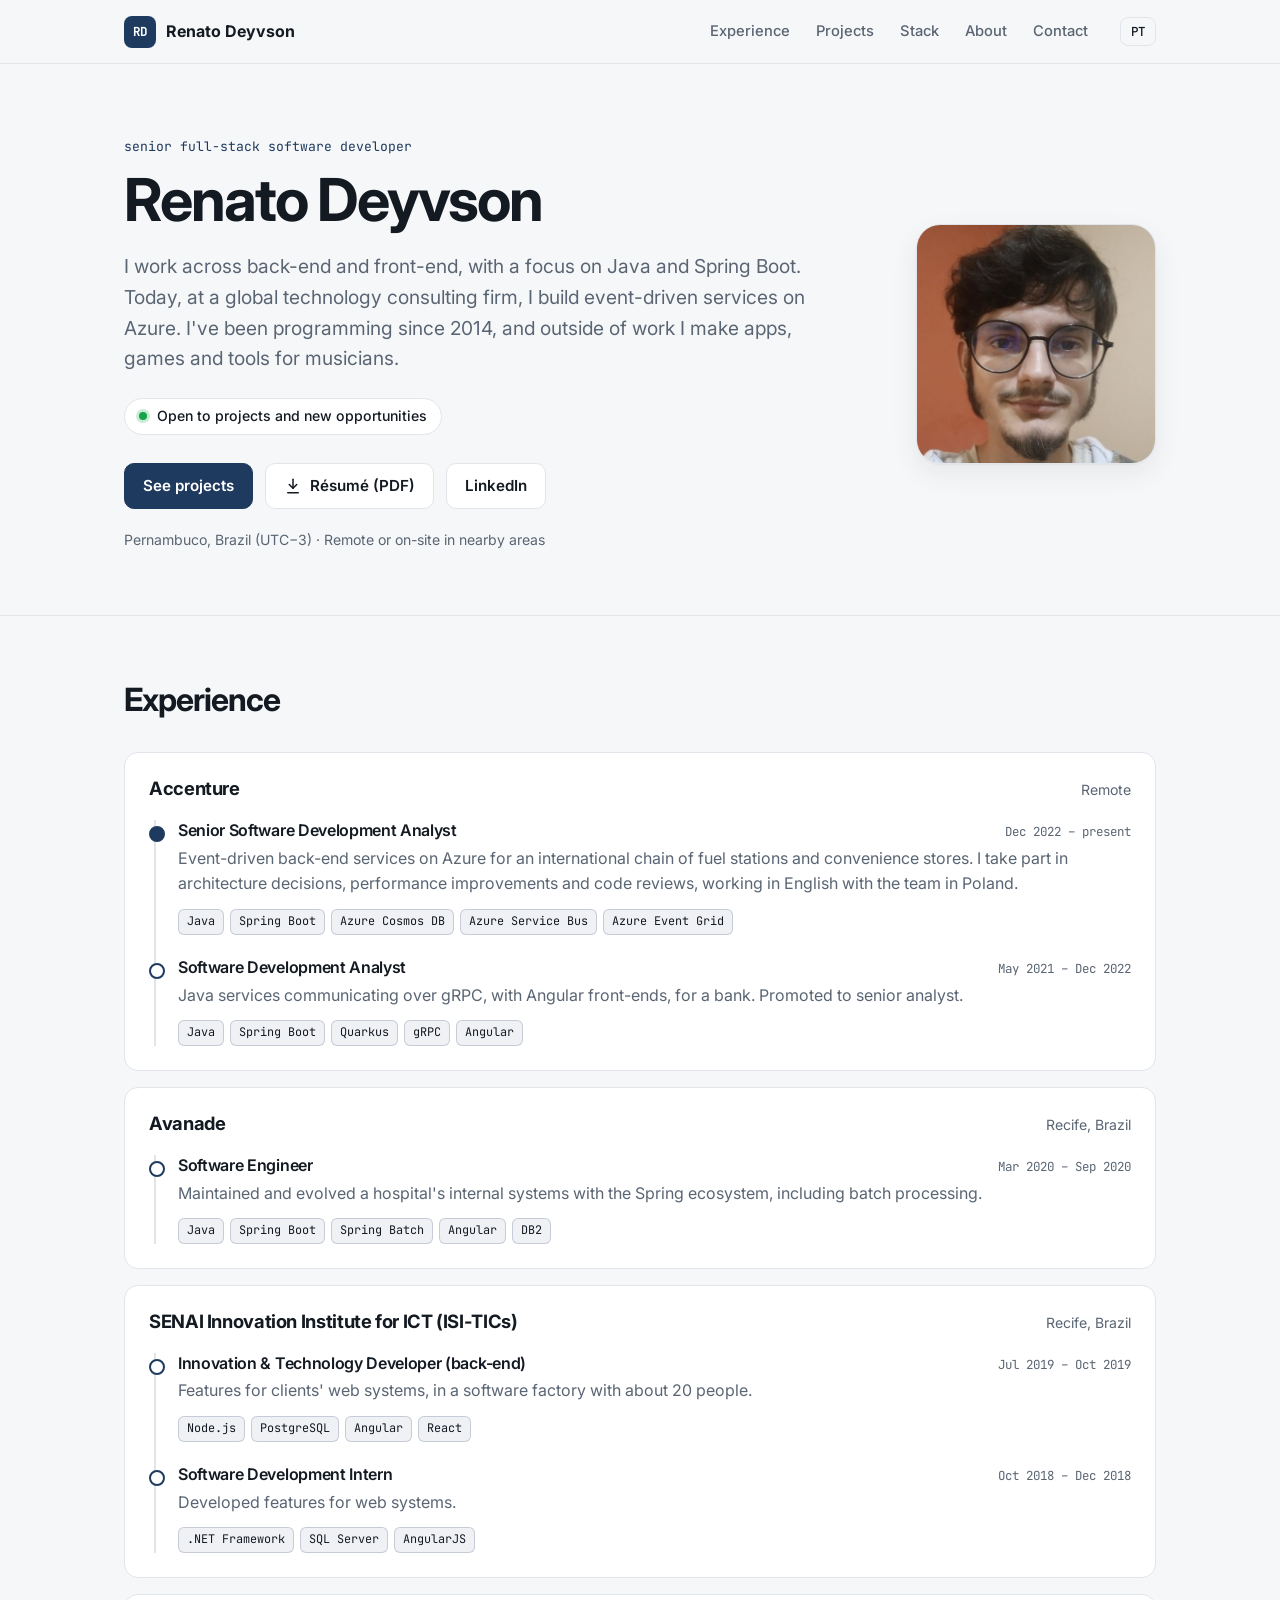
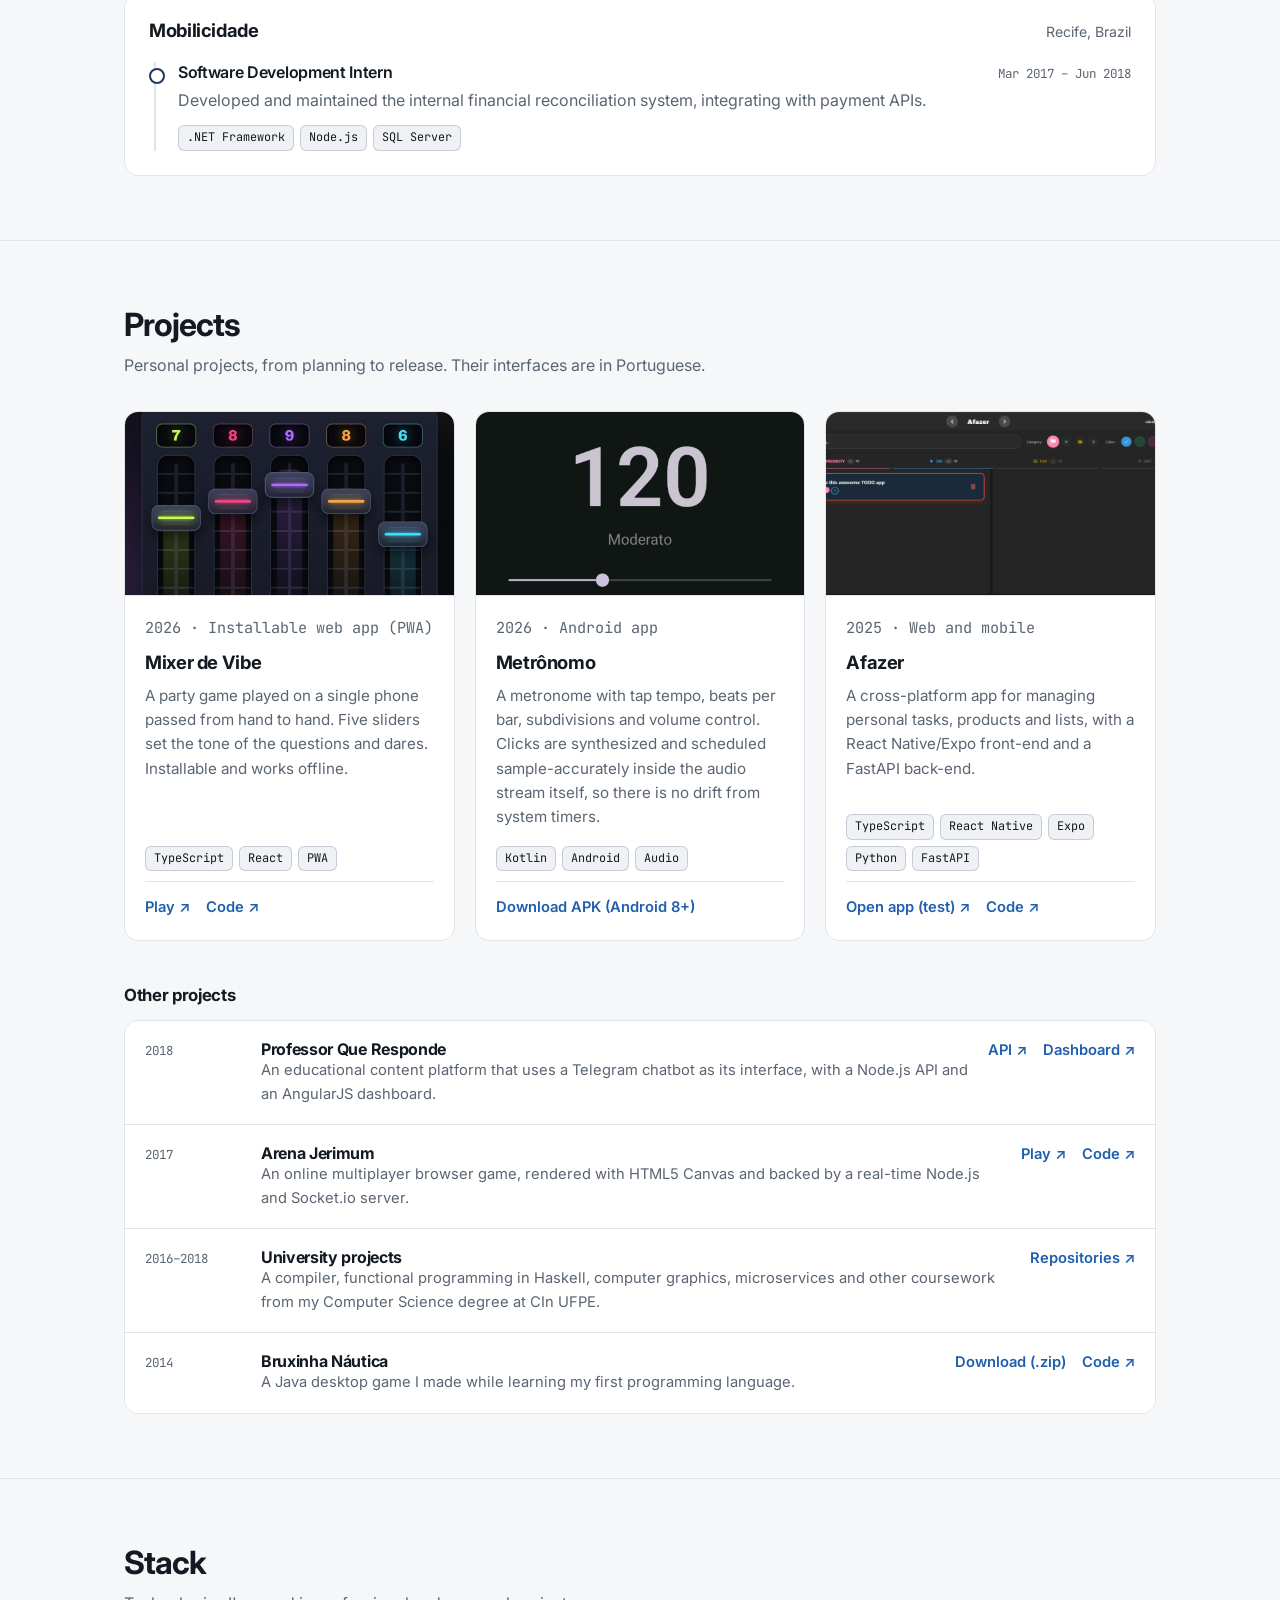
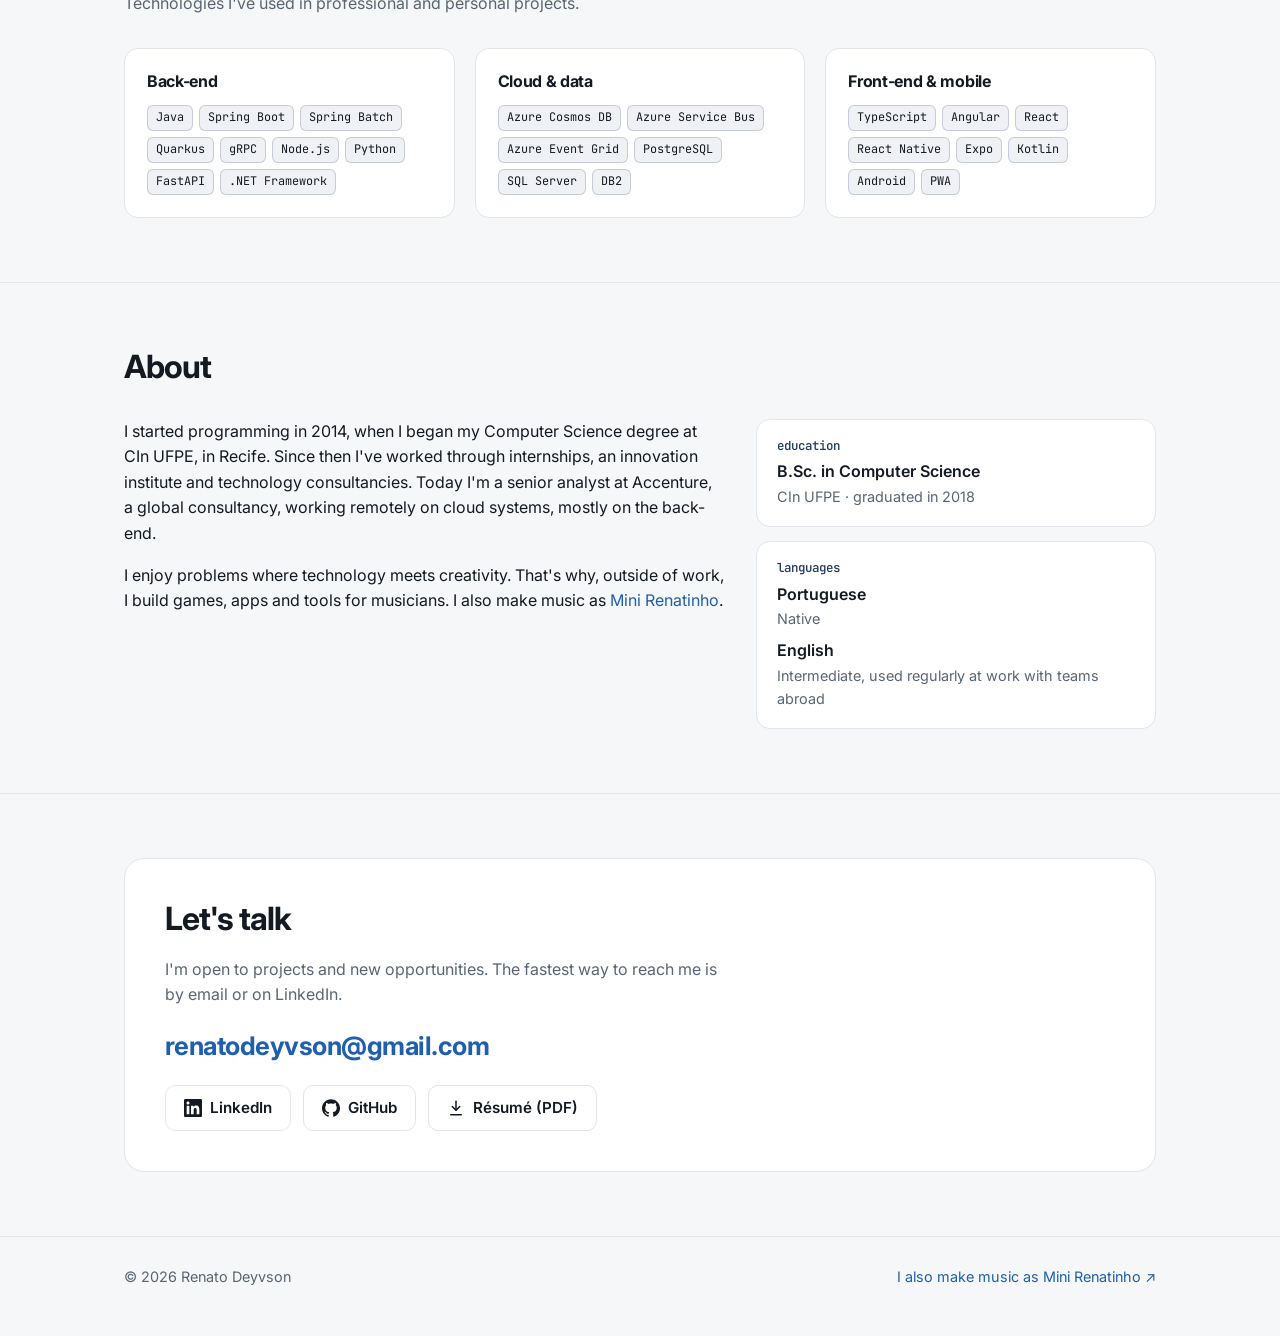
==== commit 98e5182f: "Reposition as full stack; update location and English note" ====
--- a/en/index.html
+++ b/en/index.html
@@ -6,7 +6,7 @@
 	<meta name="viewport" content="width=device-width, initial-scale=1" />
 	<title>Renato Deyvson — Software Developer</title>
 	<meta name="description"
-		content="Renato Deyvson, senior software developer focused on Java, Spring Boot and Azure back-end. Experience, projects and contact." />
+		content="Renato Deyvson, senior full-stack software developer, strongest in Java, Spring Boot and Azure back-end. Experience, projects and contact." />
 	<meta name="author" content="Renato Deyvson" />
 	<meta name="theme-color" content="#f6f7f9" media="(prefers-color-scheme: light)" />
 	<meta name="theme-color" content="#0c1016" media="(prefers-color-scheme: dark)" />
@@ -22,7 +22,7 @@
 	<meta property="og:site_name" content="Renato Deyvson" />
 	<meta property="og:title" content="Renato Deyvson — Software Developer" />
 	<meta property="og:description"
-		content="Senior software developer focused on Java, Spring Boot and Azure back-end." />
+		content="Senior full-stack software developer, strongest in Java, Spring Boot and Azure back-end." />
 	<meta property="og:url" content="https://renatodeyvson.com.br/en/" />
 	<meta property="og:image" content="https://renatodeyvson.com.br/images/og-en.jpg" />
 	<meta property="og:image:width" content="1200" />
@@ -45,7 +45,7 @@
 		"givenName": "Renato",
 		"url": "https://renatodeyvson.com.br/en/",
 		"image": "https://renatodeyvson.com.br/images/renato.jpg",
-		"jobTitle": "Senior Software Developer",
+		"jobTitle": "Senior Full-Stack Software Developer",
 		"alumniOf": {
 			"@type": "CollegeOrUniversity",
 			"name": "Center of Informatics, Federal University of Pernambuco (CIn UFPE)"
@@ -84,11 +84,12 @@
 		<section class="hero">
 			<div class="container">
 				<div>
-					<p class="eyebrow">senior software developer</p>
+					<p class="eyebrow">senior full-stack software developer</p>
 					<h1>Renato Deyvson</h1>
-					<p class="lead">I build back-end services with Java and Spring Boot, currently event-driven systems
-						on Azure. I've been programming since 2014, and outside of work I make apps, games and tools for
-						musicians.</p>
+					<p class="lead">I work across back-end and front-end, with a focus on Java and Spring
+						Boot. Today, at a global technology consulting firm, I build event-driven services on
+						Azure. I've been programming since 2014, and outside of work I make apps, games and
+						tools for musicians.</p>
 					<p class="status">Open to projects and new opportunities</p>
 					<div class="actions">
 						<a class="btn btn-primary" href="#projects">See projects</a>
@@ -104,7 +105,7 @@
 						<a class="btn" href="https://www.linkedin.com/in/renato-deyvson-177680163/" target="_blank"
 							rel="noopener noreferrer">LinkedIn</a>
 					</div>
-					<p class="hero-meta">Pernambuco, Brazil (UTC−3) · Remote</p>
+					<p class="hero-meta">Pernambuco, Brazil (UTC−3) · Remote or on-site in nearby areas</p>
 				</div>
 				<img class="hero-photo" src="../images/renato.jpg" alt="Photo of Renato Deyvson" width="480"
 					height="480" decoding="async" fetchpriority="high" />
@@ -439,10 +440,10 @@
 				</div>
 				<div class="about">
 					<div class="about-text">
-						<p>I started programming in 2014, when I began my Computer Science degree at CIn UFPE, in
-							Recife. Since then I've worked through internships, an innovation institute and technology
-							consultancies. Today I'm a senior analyst at Accenture, working remotely on the back-end of
-							cloud systems.</p>
+						<p>I started programming in 2014, when I began my Computer Science degree at CIn
+							UFPE, in Recife. Since then I've worked through internships, an innovation
+							institute and technology consultancies. Today I'm a senior analyst at Accenture, a
+							global consultancy, working remotely on cloud systems, mostly on the back-end.</p>
 						<p>I enjoy problems where technology meets creativity. That's why, outside of work, I build
 							games, apps and tools for musicians. I also make music as <a
 								href="https://minirenatinho.com.br/" target="_blank" rel="noopener noreferrer">Mini
@@ -456,7 +457,7 @@
 						<div class="fact card">
 							<h3>languages</h3>
 							<p>Portuguese<span>Native</span></p>
-							<p>English<span>Intermediate, used daily at work with the team in Poland</span></p>
+							<p>English<span>Intermediate, used regularly at work with teams abroad</span></p>
 						</div>
 					</div>
 				</div>
